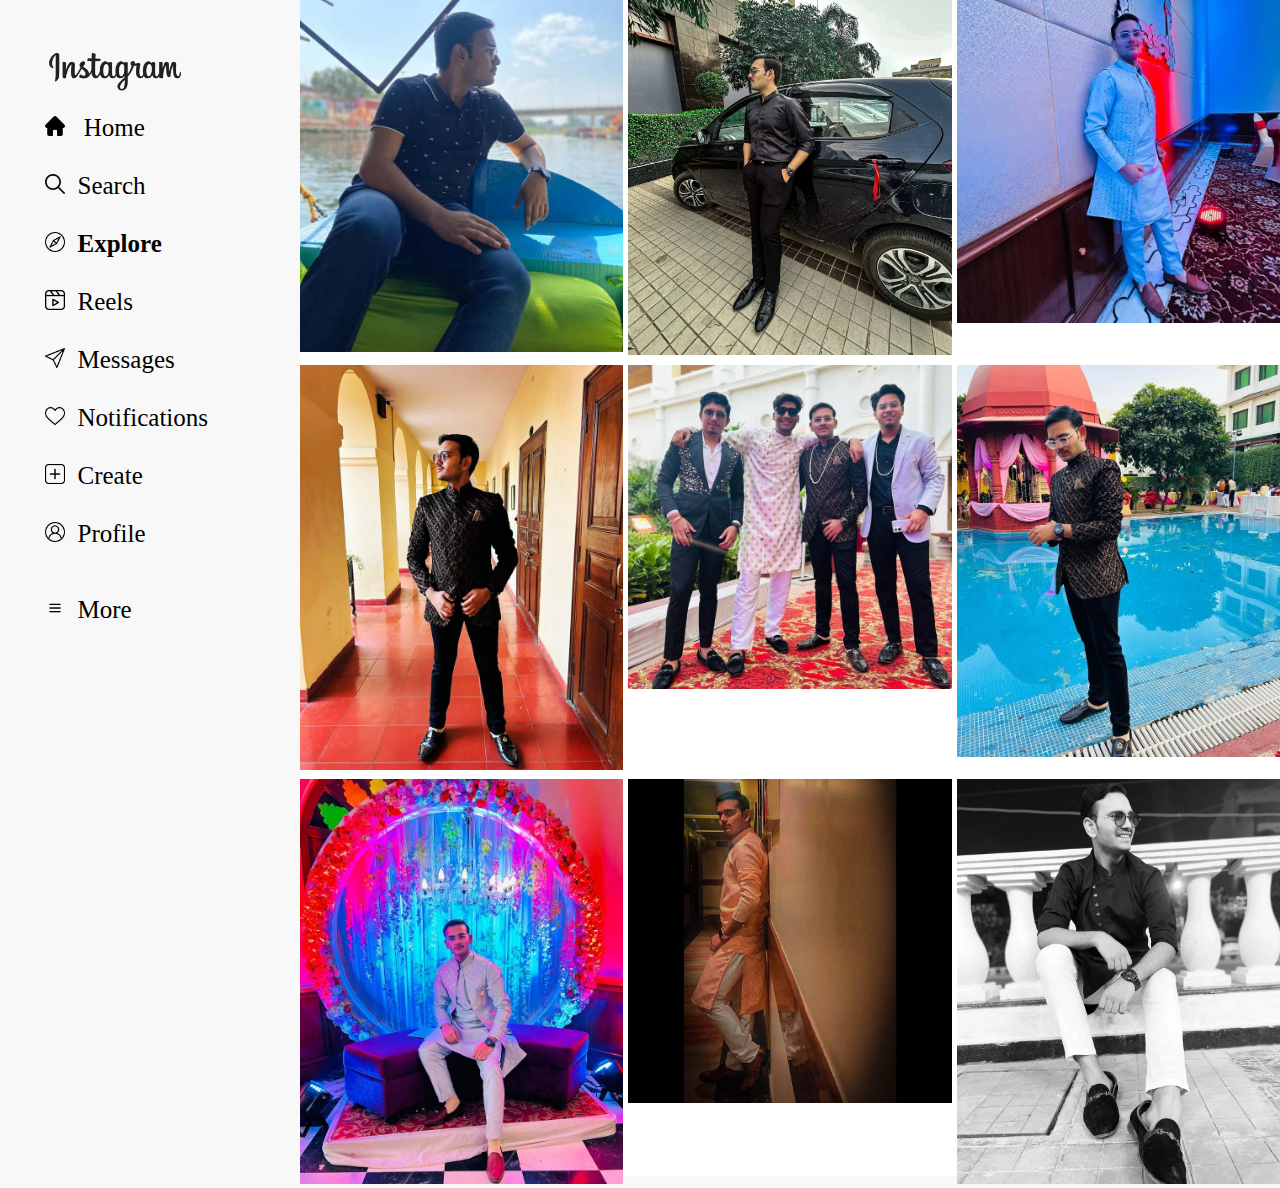
==== explore.html @ 053c94ef "6" ====
<!DOCTYPE html>
<html lang="en">

<head>
    <meta charset="UTF-8">
    <meta http-equiv="X-UA-Compatible" content="IE=edge">
    <meta name="viewport" content="width=device-width, initial-scale=1.0">
    <title>Document</title>
    <link rel="stylesheet" href="./style/home.css">
    <!-- <link rel="stylesheet" href="./style/profile.css"> -->
    <link rel="stylesheet" href="./style/explore.css">
    <link rel="stylesheet" href="./style/ham.css">

</head>

<body>
    <div class="sidebar">
        <nav>
            <img id="logoimg" src="./images/logo.png" />
            <ul>
                <li><img class="icons" src="./images/home.png" alt=""> &nbsp;<a href="./home.html"> Home </a>
                </li>
                <li><img class="icons" src="./images/search.png" alt="">&nbsp;&nbsp;<a href="#">Search</a></li>
                <li><img class="icons" src="./images/explore.png" alt="">&nbsp;&nbsp;<a
                        href="./explore.html"><b>Explore</b> </a></li>
                <li><img class="icons" src="./images/reels.png" alt="">&nbsp;&nbsp;<a href="./reels.html">Reels</a></li>
                <li><img class="icons" src="./images/messages.png" alt="">&nbsp;&nbsp;<a href="#">Messages</a></li>
                <li><img class="icons" src="./images/like.png" alt="">&nbsp;&nbsp;<a href="#">Notifications</a></li>
                <li><img class="icons" src="./images/create.png" alt="">&nbsp;&nbsp;<a id="myButton" href="#">Create</a>
                </li>
                <div id="myPopup" class="popup">
                    <div class="popup-content">

                        <h4>Create a new Post</h4>


                        <hr>
                        <img src="./images/media.png" alt="">
                        <h2>DROP PHOTOS & VIDEOS HERE</h2><br>
                        <button id="btn">Select from Computer</button>
                        <button id="closePopup">

                        </button>
                    </div>
                </div>
                <li><img class="icons" src="./images/profile.png" alt="">&nbsp;&nbsp;<a href="profile.html">Profile</a>
                </li>
                <br>
                <li><img class="icons" src="./images/more.png" alt="">&nbsp;&nbsp;<a href="#">More</a></li>
            </ul>
        </nav>
    </div>
    <div class="main-home">

        <section class="profile__photos explore_items">
            <div class="profile__photo">
                <img src="images/insta2.jpeg" />
                <div class="profile__photo-overlay">
                    <span class="overlay__item">
                        <i class="fa fa-heart"></i>
                        48
                    </span>
                    <span class="overlay__item">
                        <i class="fa fa-comment"></i>
                        4
                    </span>
                </div>
            </div>
            <div class="profile__photo">
                <img src="images/insta3.jpeg" />
                <div class="profile__photo-overlay">
                    <span class="overlay__item">
                        <i class="fa fa-heart"></i>
                        48
                    </span>
                    <span class="overlay__item">
                        <i class="fa fa-comment"></i>
                        4
                    </span>
                </div>
            </div>
            <div class="profile__photo">
                <img src="images/insta4.jpeg" />
                <div class="profile__photo-overlay">
                    <span class="overlay__item">
                        <i class="fa fa-heart"></i>
                        48
                    </span>
                    <span class="overlay__item">
                        <i class="fa fa-comment"></i>
                        4
                    </span>
                </div>
            </div>
            <div class="profile__photo">
                <img src="images/insta5.jpeg" />
                <div class="profile__photo-overlay">
                    <span class="overlay__item">
                        <i class="fa fa-heart"></i>
                        48
                    </span>
                    <span class="overlay__item">
                        <i class="fa fa-comment"></i>
                        4
                    </span>
                </div>
            </div>
            <div class="profile__photo">
                <img src="images/insta6.jpeg" />
                <div class="profile__photo-overlay">
                    <span class="overlay__item">
                        <i class="fa fa-heart"></i>
                        48
                    </span>
                    <span class="overlay__item">
                        <i class="fa fa-comment"></i>
                        4
                    </span>
                </div>
            </div>
            <div class="profile__photo">
                <img src="images/insta7.jpeg" />
                <div class="profile__photo-overlay">
                    <span class="overlay__item">
                        <i class="fa fa-heart"></i>
                        48
                    </span>
                    <span class="overlay__item">
                        <i class="fa fa-comment"></i>
                        4
                    </span>
                </div>
            </div>
            <div class="profile__photo">
                <img src="images/insta8.jpeg" />
                <div class="profile__photo-overlay">
                    <span class="overlay__item">
                        <i class="fa fa-heart"></i>
                        48
                    </span>
                    <span class="overlay__item">
                        <i class="fa fa-comment"></i>
                        4
                    </span>
                </div>
            </div>
            <div class="profile__photo">
                <img src="images/insta9.jpeg" />
                <div class="profile__photo-overlay">
                    <span class="overlay__item">
                        <i class="fa fa-heart"></i>
                        48
                    </span>
                    <span class="overlay__item">
                        <i class="fa fa-comment"></i>
                        4
                    </span>
                </div>
            </div>
            <div class="profile__photo">
                <img src="images/insta10.jpeg" />
                <div class="profile__photo-overlay">
                    <span class="overlay__item">
                        <i class="fa fa-heart"></i>
                        48
                    </span>
                    <span class="overlay__item">
                        <i class="fa fa-comment"></i>
                        4
                    </span>
                </div>
            </div>
        </section>

    </div>
</body>
<script>
    myButton.addEventListener("click", function () {
        myPopup.classList.add("show");
    });
    closePopup.addEventListener("click", function () {
        myPopup.classList.remove("show");
    });
    window.addEventListener("click", function (event) {
        if (event.target == myPopup) {
            myPopup.classList.remove("show");
        }
    });
</script>

</html>
---- style/home.css ----
@import url('https://fonts.googleapis.com/css2?family=Alkatra:wght@500&display=swap');
@import url('https://fonts.googleapis.com/css2?family=Alkatra:wght@500&display=swap');

* {
    margin: 0;
    padding: 0;
}

body {
    background: #f8f8f8;
    /* padding-top: 15px;  */
    /* padding-left: 15px; */
}


#logoimg {
    height: 50px;
    /* margin: 0 auto; */
}

.icons {
    height: 20px;
}

.sidebar {

    position: fixed;
    width: 300px;
    height: 100vh;
    background: #f8f8f8;
    z-index: 2;
}



/* @import url("https://fonts.googleapis.com/css2?family=Poppins:ital,wght@1,200;1,300;1,400;1,500;1,600;1,700;1,800;1,900&display=swap");
* {
  font-family: "Poppins", sans-serif;
  margin: 0;
  padding: 0px;
  box-sizing: border-box;
  list-style: none;
  text-decoration: none;
}
body {
  background: #f8f8f8;
  padding-top: 15px;
  padding-left: 15px;
}
:root {
  --gradient: linear-gradient(to right, #e2336b, #fcac46);
}
.sidebar {
  position: fixed;
  width: 300px;
  height: 100vh;
  background: #f8f8f8;
  z-index: 2;
}
.main-home {
  position: absolute;
  width: calc(100% - 300px);
  top: 0;
  left: 300px;
  background: #fff;
  border-radius: 1rem 0 0 1rem;
  z-index: 1000;
} */
.sidebar nav {
    padding: 45px;
}

.sidebar nav li {
    list-style: none;
    font-size: 25px;
    padding: 15px 0;
}

.sidebar nav li a {
    text-decoration: none;
    color: black;
}

.main {
    width: 100%;
    /* padding: 40px 0; */
    display: flex;
    /* justify-content: center; */
    /* margin-top: 50px; */
}

.main-home {
    position: absolute;
    width: calc(100% - 300px);
    top: 0;
    left: 300px;
    background: #fff;
    border-radius: 1rem 0 0 1rem;
    /* z-index: 1000; */
}

.wrapper {
    width: 100%;
    max-width: 1000px;
    display: grid;
    grid-template-columns: 60% 40%;
    grid-gap: 30px;
}

.left-col {
    display: flex;
    flex-direction: column;
}

.status-wrapper {
    width: 100%;
    height: 120px;
    background: #fff;
    border: 1px solid #dfdfdf;
    border-radius: 2px;
    padding: 10px;
    padding-right: 0;
    display: flex;
    align-items: center;
    overflow: hidden;
    overflow-x: auto;
}

.status-wrapper::-webkit-scrollbar {
    display: none;
}

.status-card {
    flex: 0 0 auto;
    width: 80px;
    max-width: 80px;
    display: flex;
    flex-direction: column;
    align-items: center;
    margin-right: 15px;
}

.profile-pic {
    width: 70px;
    height: 70px;
    border-radius: 50%;
    overflow: hidden;
    padding: 3px;
    background: linear-gradient(45deg, rgb(255, 230, 0), rgb(255, 0, 128) 80%);
}

.profile-pic img {
    width: 100%;
    height: 100%;
    object-fit: cover;
    border-radius: 50%;
    border: 2px solid #fff;
}

.username {
    width: 100%;
    overflow: hidden;
    text-align: center;
    font-size: 12px;
    margin-top: 5px;
    color: rgba(0, 0, 0, 0.5)
}

.post {
    width: 100%;
    height: auto;
    background: #fff;
    border: 1px solid #dfdfdf;
    /* margin-top: 40px; */
    margin-left: 5px;
}

.info {
    width: 100%;
    height: 60px;
    display: flex;
    justify-content: space-between;
    align-items: center;
    padding: 0 20px;
}

.info .username {
    width: auto;
    font-weight: bold;
    color: #000;
    font-size: 14px;
    margin-left: 10px;
}

.info .options {
    height: 10px;
    cursor: pointer;
}

.info .user {
    display: flex;
    align-items: center;
}

.info .profile-pic {
    height: 40px;
    width: 40px;
    padding: 0;
    background: none;
}

.info .profile-pic img {
    border: none;
}

.post-image {
    width: 100%;
    height: 500px;
    object-fit: cover;
}

.post-content {
    width: 100%;
    padding: 20px;
}

.likes {
    font-weight: bold;
}

.description {
    margin: 10px 0;
    font-size: 14px;
    line-height: 20px;
}

.description span {
    font-weight: bold;
    margin-right: 10px;
}

.post-time {
    color: rgba(0, 0, 0, 0.5);
    font-size: 12px;
}

.comment-wrapper {
    width: 100%;
    height: 50px;
    border-radius: 1px solid #dfdfdf;
    display: flex;
    justify-content: space-between;
    align-items: center;
}

.comment-wrapper .icon {
    height: 30px;
}

.comment-box {
    width: 80%;
    height: 100%;
    border: none;
    outline: none;
    font-size: 14px;
}

.comment-btn,
.action-btn {
    width: 70px;
    height: 100%;
    background: none;
    border: none;
    outline: none;
    text-transform: capitalize;
    font-size: 16px;
    color: rgb(0, 162, 255);
    opacity: 0.5;
}

.reaction-wrapper {
    width: 100%;
    height: 50px;
    display: flex;
    margin-top: -20px;
    align-items: center;
}

.reaction-wrapper .icon {
    height: 25px;
    margin: 0;
    margin-right: 20px;
}

.reaction-wrapper .icon.save {
    margin-left: auto;
}

.more2 {
    margin-left: 430px;
}

.more2 {
    height: 20px;
}

#mine {
    display: flex;
}

.right-main-home {
    position: absolute;
    width: calc(100% - 300px);
    top: 0;
    left: 1000px;
    background: #fff;
    border-radius: 1rem 0 0 1rem;
    /* z-index: 1000; */
    /* border: 1px solid red; */
}

.right-col {
    padding: 20px;
}

.profile-card {
    width: fit-content;
    display: flex;
    justify-content: center;
    align-items: center;
    margin-bottom: 10px;
}

.profile-card .profile-pic {
    flex: 0 0 auto;
    padding: 0;
    background: none;
    width: 40px;
    height: 40px;
    margin-right: 10px;
}

.profile-card:first-child .profile-pic {
    width: 70px;
    height: 70px;
}

.profile-card .profile-pic img {
    border: none;
}

.profile-card .username {
    font-weight: 500;
    font-size: 14px;
    color: #000;
}

.sub-text {
    color: rgba(0, 0, 0, 0.5);
    font-size: 12px;
    font-weight: 500;
    margin-top: 5px;
}

.action-btn {
    opacity: 1;
    font-weight: 700;
    font-size: 12px;
}

.suggestion-text {
    font-size: 14px;
    color: rgba(0, 0, 0, 0.5);
    font-weight: 700;
    margin: 20px 0;
}

@media (max-width: 1100px) {

    .right-col,
    .search-box {
        display: none;
    }

    .nav-wrapper,
    .wrapper {
        width: 90%;
    }

    .wrapper {
        display: block;
    }
}

@media (min-width: 850px) {
    .icons a {
        display: none;
    }
}
---- style/profile.css ----
@import url('https://fonts.googleapis.com/css2?family=Alkatra:wght@500&display=swap');
@import url('https://fonts.googleapis.com/css2?family=Alkatra:wght@500&display=swap');

* {
    margin: 0;
    padding: 0;
}

body {
    background: #f8f8f8;
    /* padding-top: 15px;  */
    /* padding-left: 15px; */
}


#logoimg {
    height: 50px;
    /* margin: 0 auto; */
}

.icons {
    height: 20px;
}

.sidebar {

    position: fixed;
    width: 300px;
    height: 100vh;
    background: #f8f8f8;
    z-index: 2;
}

.main-home {
    position: absolute;
    width: calc(100% - 300px);
    top: 10px;
    left: 300px;
    background: #fff;
    border-radius: 1rem 0 0 1rem;
}

/* @import url("https://fonts.googleapis.com/css2?family=Poppins:ital,wght@1,200;1,300;1,400;1,500;1,600;1,700;1,800;1,900&display=swap");
* {
  font-family: "Poppins", sans-serif;
  margin: 0;
  padding: 0px;
  box-sizing: border-box;
  list-style: none;
  text-decoration: none;
}
body {
  background: #f8f8f8;
  padding-top: 15px;
  padding-left: 15px;
}
:root {
  --gradient: linear-gradient(to right, #e2336b, #fcac46);
}
.sidebar {
  position: fixed;
  width: 300px;
  height: 100vh;
  background: #f8f8f8;
  z-index: 2;
}
.main-home {
  position: absolute;
  width: calc(100% - 300px);
  top: 0;
  left: 300px;
  background: #fff;
  border-radius: 1rem 0 0 1rem;
  z-index: 1000;
} */
.sidebar nav {
    padding: 45px;
}

.sidebar nav li {
    list-style: none;
    font-size: 25px;
    padding: 15px 0;
}

.sidebar nav li a {
    text-decoration: none;
    color: black;
}



#profile {
    display: flex;
    flex-direction: column;
    align-items: center;
}

#profile .profile__header {
    max-width: 935px;
    width: 100%;
    display: flex;
    margin-bottom: 50px;
    font-size: 110%;
}

.profile__header .profile__column {
    width: 70%;
}

.profile__column img {
    height: 100px;
}

.profile__header .profile__column:first-child {
    width: 30%;
    display: flex;
    align-items: center;
    justify-content: center;
}

.profile__column:first-child img {
    border-radius: 50%;
    transform-style: preserve-3d;
    transition: transform 0.5s linear;
    animation: rotateLynn 1s linear 1;
}

@keyframes rotateLynn {
    from {
        transform: rotateY(0turn);
    }

    to {
        transform: rotateY(1turn);
    }
}

.profile__column .profile__title,
.profile__column .profile__stats {
    display: flex;
    align-items: center;
}

.profile__column .profile__title {
    margin-bottom: 30px;
}

.profile__title .profile__username {
    margin-right: 25px;
    font-size: 32px;
    font-weight: 300;
}

.profile__title a {
    margin-right: 10px;
    text-decoration: none;
    color: inherit;
    font-weight: 600;
    padding: 5px 25px;
    border: 1px solid #e6e6e6;
    border-radius: 3px;
    transition: all 0.3s ease-in-out;
}

.profile__title a:hover {
    background-color: #3f99ed;
    color: white;
    border-color: #3f99ed;
}

.profile__title i {
    cursor: pointer;
    transition: transform 1s ease-in;
}

.profile__title i:hover {
    transform: rotate(2turn);
}

.profile__column .profile__stats {
    margin-bottom: 30px;
}

.profile__stats .profile__stat {
    margin-right: 40px;
}

.profile__stat .stat__number {
    font-weight: 600;
}

.profile__bio .profile__full-name {
    font-weight: 600;
}

.profile__bio a {
    color: var(--link-color);
    font-weight: 600;
    text-decoration: none;
    display: block;
}

.profile__column .profile__bio {
    line-height: 125%;
}

#profile .profile__photos {
    display: flex;
    flex-wrap: wrap;
    justify-content: space-between;
    max-width: 936px;
    width: 100%;
}

.profile__photos .profile__photo {
    width: 31%;
    margin-bottom: 35px;
    position: relative;
}

.profile__photo img {
    max-width: 100%;
}

.profile__photo .profile__photo-overlay {
    position: absolute;
    top: 0;
    background-color: rgba(0, 0, 0, 0.5);
    width: 100%;
    height: 100%;
    display: flex;
    justify-content: center;
    align-items: center;
    color: white;
    font-weight: 600;
    opacity: 0;
    transition: opacity 0.2s linear;
}

.profile__photo:hover .profile__photo-overlay {
    opacity: 1;
}

.profile__photo-overlay .overlay__item {
    font-size: 130%;
    display: flex;
    align-items: center;
}

.profile__photo-overlay .overlay__item:last-child {
    margin-left: 10px;
    /**/
}

.profile__photo-overlay .overlay__item i {
    font-size: 130%;
    margin-right: 5px;
}

.main {
    width: 100%;
    /* padding: 40px 0; */
    display: flex;
    /* justify-content: center; */
    /* margin-top: 50px; */
    /* margin-left: 200px; */
}

.wrapper {
    width: 100%;
    /* max-width: 2000px; */
    display: grid;
    /* grid-template-columns: repeat(1fr 100px); */
    grid-gap: 100px;
}

.left-col {
    display: flex;
    flex-direction: column;
}

.status-wrapper {
    width: 100%;
    height: 120px;
    background: #fff;
    border: 1px solid #dfdfdf;
    border-radius: 2px;
    padding: 10px;
    padding-right: 0;
    display: flex;
    align-items: center;
    overflow: hidden;
    overflow-x: auto;
}

.status-wrapper::-webkit-scrollbar {
    display: none;
}

.status-card {
    flex: 0 0 auto;
    width: 80px;
    max-width: 80px;
    display: flex;
    flex-direction: column;
    align-items: center;
    margin-right: 15px;
}

.profile-pic {
    width: 70px;
    height: 70px;
    border-radius: 50%;
    overflow: hidden;
    padding: 3px;
    background: linear-gradient(45deg, rgb(255, 230, 0), rgb(255, 0, 128) 80%);
}

.profile-pic img {
    width: 100%;
    height: 100%;
    object-fit: cover;
    border-radius: 50%;
    border: 2px solid #fff;
}

.username {
    width: 100%;
    overflow: hidden;
    text-align: center;
    font-size: 12px;
    margin-top: 5px;
    color: rgba(0, 0, 0, 0.5)
}

.navs {
    padding: 50px 0;
}

.navs ul {
    display: flex;
}

.navs ul li {
    list-style: none;

}

.navs a {
    position: relative;
    display: block;
    transition: .5s;
}

.navs a::after {
    position: absolute;
    content: "";
    width: 100%;
    height: 3px;
    top: 100%;
    left: 0;
    transition: transform .5s;
    transform: scaleX(0);
    transform-origin: right;
}

.navs a:hover {
    color: #95a5a6;
}

.navs a:hover::after {
    transform: scaleX(1);
    transform-origin: left;
}

.navs ul li img {
    height: 30px;
    /* border: 1px solid green; */
}

.navs a {
    text-decoration: none;
    font-size: 20px;
    color: black;
    padding: 10px 40px 10px 3px;
    margin-top: -5px;
}
---- style/explore.css ----
/* .explore_items {
    display: grid;
    grid-template-columns: repeat();
} */
.profile__photos {
    display: grid;
    grid-template-columns: repeat(3, 1fr);
    gap: .5%;
    /* flex-wrap: wrap; */
    /* justify-content: space-between; */
    /* max-width: 936px; */
    width: 100%;
}

.profile__photos .profile__photo {
    width: 100%;
    /* margin-bottom: 35px; */
    position: relative;
}

.profile__photo img {
    max-width: 100%;
}

.profile__photo .profile__photo-overlay {
    position: absolute;
    top: 0;
    background-color: rgba(0, 0, 0, 0.5);
    width: 100%;
    height: 100%;
    display: flex;
    justify-content: center;
    align-items: center;
    color: white;
    font-weight: 600;
    opacity: 0;
    transition: opacity 0.2s linear;
}

.profile__photo:hover .profile__photo-overlay {
    opacity: 1;
}

.profile__photo-overlay .overlay__item {
    font-size: 130%;
    display: flex;
    align-items: center;
}

.profile__photo-overlay .overlay__item:last-child {
    margin-left: 10px;
    /**/
}

.profile__photo-overlay .overlay__item i {
    font-size: 130%;
    margin-right: 5px;
}
---- style/ham.css ----
.popup {
    position: fixed;
    /* z-index: 1; */
    left: 0;
    top: 0;
    width: 100%;
    height: 100%;
    overflow: auto;
    background-color: rgba(0, 0, 0, 0.4);
    display: none;

}

.popup-content {
    border-radius: 20px;
    background-color: white;
    margin: 10% auto;
    padding: 20px;
    border: 1px solid #888888;
    width: 30%;
    font-weight: bolder;
}

.popup-content h4 {
    font-size: 20px;
    margin: auto;
    margin-left: 120px;
}

.popup-content img {
    margin-top: 100px;
    margin-left: 150px;
    height: 100px;
}

.popup-content h2 {
    font-size: 20px;
    margin-left: 50px;
}

.popup-content button {
    display: block;
    margin: 0 auto;
}

.show {
    display: block;
}

#btn {
    cursor: pointer;
    border: 0;
    color: white;
    background-color: rgb(69, 172, 212);
    font-weight: 600;
    border-radius: 3px;
    font-size: 14px;
    padding: 9px 28px;
    border-radius: 8px;
    margin-bottom: 50px;
}

#btn:hover {
    background-color: white;
    color: rgb(69, 172, 212);
    border: 1px solid rgb(69, 172, 212);
}

/* .singlerow {
    display: flex;
}

#closePopup {
    height: 10px;
} */
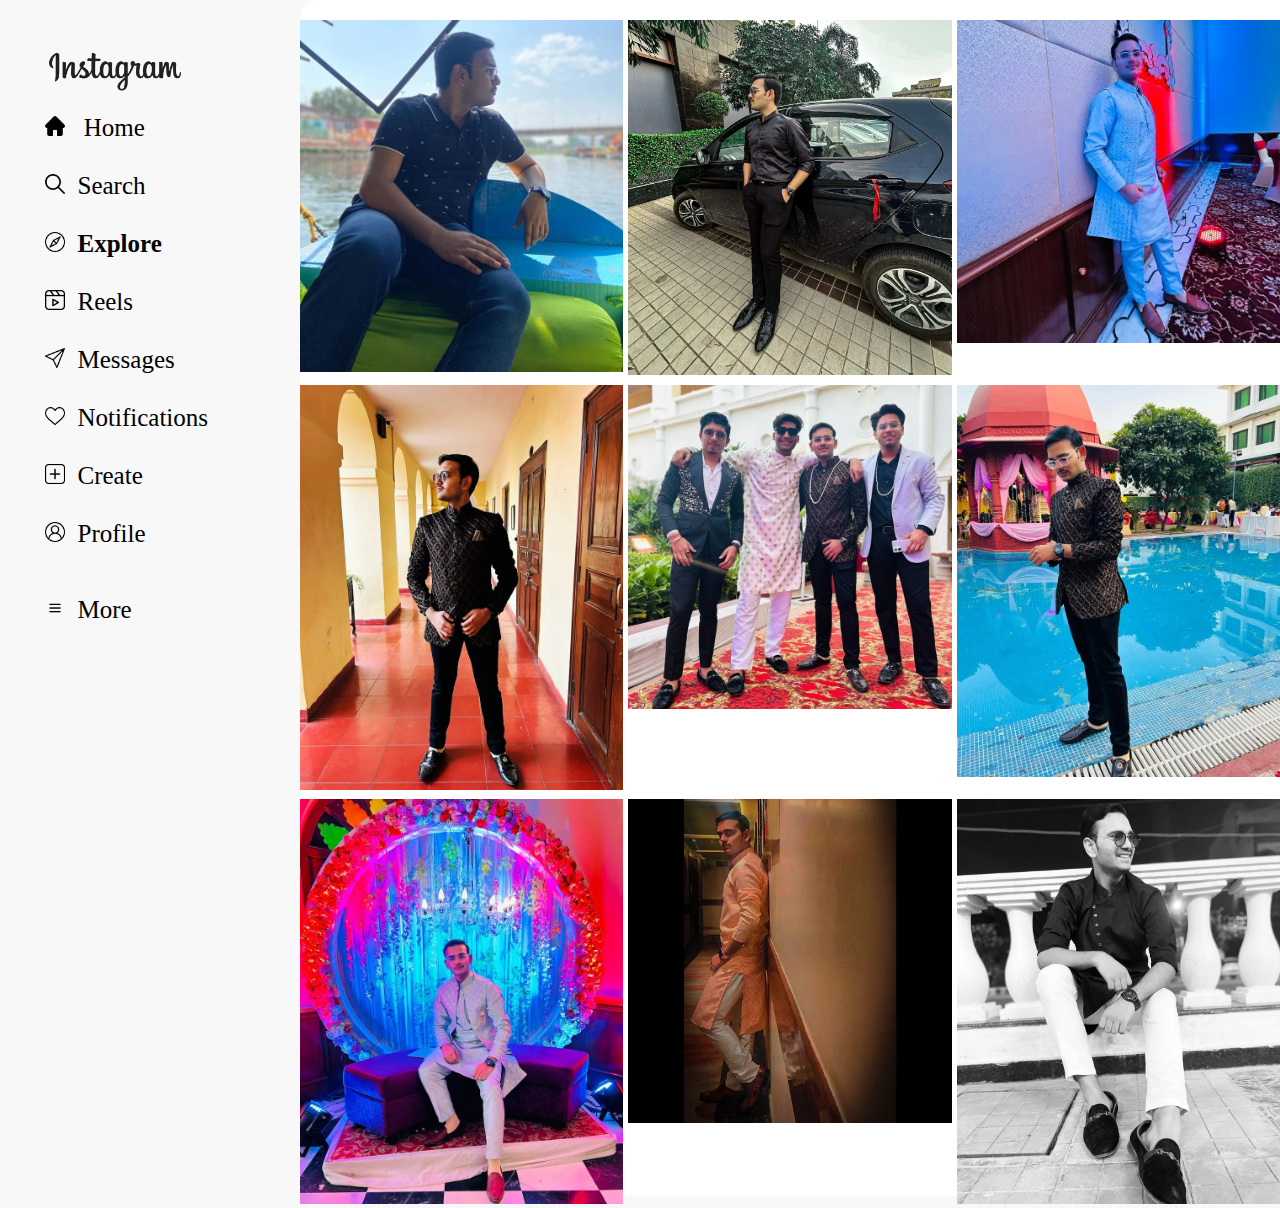
==== commit 02c21846: "7" ====
--- a/explore.html
+++ b/explore.html
@@ -39,7 +39,7 @@
                         <h2>DROP PHOTOS & VIDEOS HERE</h2><br>
                         <button id="btn">Select from Computer</button>
                         <button id="closePopup">
-
+                           
                         </button>
                     </div>
                 </div>
--- a/style/home.css
+++ b/style/home.css
@@ -12,7 +12,6 @@
     /* padding-left: 15px; */
 }
 
-
 #logoimg {
     height: 50px;
     /* margin: 0 auto; */
@@ -26,46 +25,11 @@
 
     position: fixed;
     width: 300px;
-    height: 100vh;
+    /* height: 100vh; */
     background: #f8f8f8;
     z-index: 2;
 }
 
-
-
-/* @import url("https://fonts.googleapis.com/css2?family=Poppins:ital,wght@1,200;1,300;1,400;1,500;1,600;1,700;1,800;1,900&display=swap");
-* {
-  font-family: "Poppins", sans-serif;
-  margin: 0;
-  padding: 0px;
-  box-sizing: border-box;
-  list-style: none;
-  text-decoration: none;
-}
-body {
-  background: #f8f8f8;
-  padding-top: 15px;
-  padding-left: 15px;
-}
-:root {
-  --gradient: linear-gradient(to right, #e2336b, #fcac46);
-}
-.sidebar {
-  position: fixed;
-  width: 300px;
-  height: 100vh;
-  background: #f8f8f8;
-  z-index: 2;
-}
-.main-home {
-  position: absolute;
-  width: calc(100% - 300px);
-  top: 0;
-  left: 300px;
-  background: #fff;
-  border-radius: 1rem 0 0 1rem;
-  z-index: 1000;
-} */
 .sidebar nav {
     padding: 45px;
 }
--- a/style/profile.css
+++ b/style/profile.css
@@ -223,6 +223,8 @@
     max-width: 100%;
 }
 
+
+
 .profile__photo .profile__photo-overlay {
     position: absolute;
     top: 0;
@@ -240,6 +242,7 @@
 
 .profile__photo:hover .profile__photo-overlay {
     opacity: 1;
+    cursor: pointer;
 }
 
 .profile__photo-overlay .overlay__item {
--- a/style/explore.css
+++ b/style/explore.css
@@ -10,6 +10,7 @@
     /* justify-content: space-between; */
     /* max-width: 936px; */
     width: 100%;
+    margin-top: 20px;
 }
 
 .profile__photos .profile__photo {
@@ -39,6 +40,7 @@
 
 .profile__photo:hover .profile__photo-overlay {
     opacity: 1;
+    cursor: pointer;
 }
 
 .profile__photo-overlay .overlay__item {
